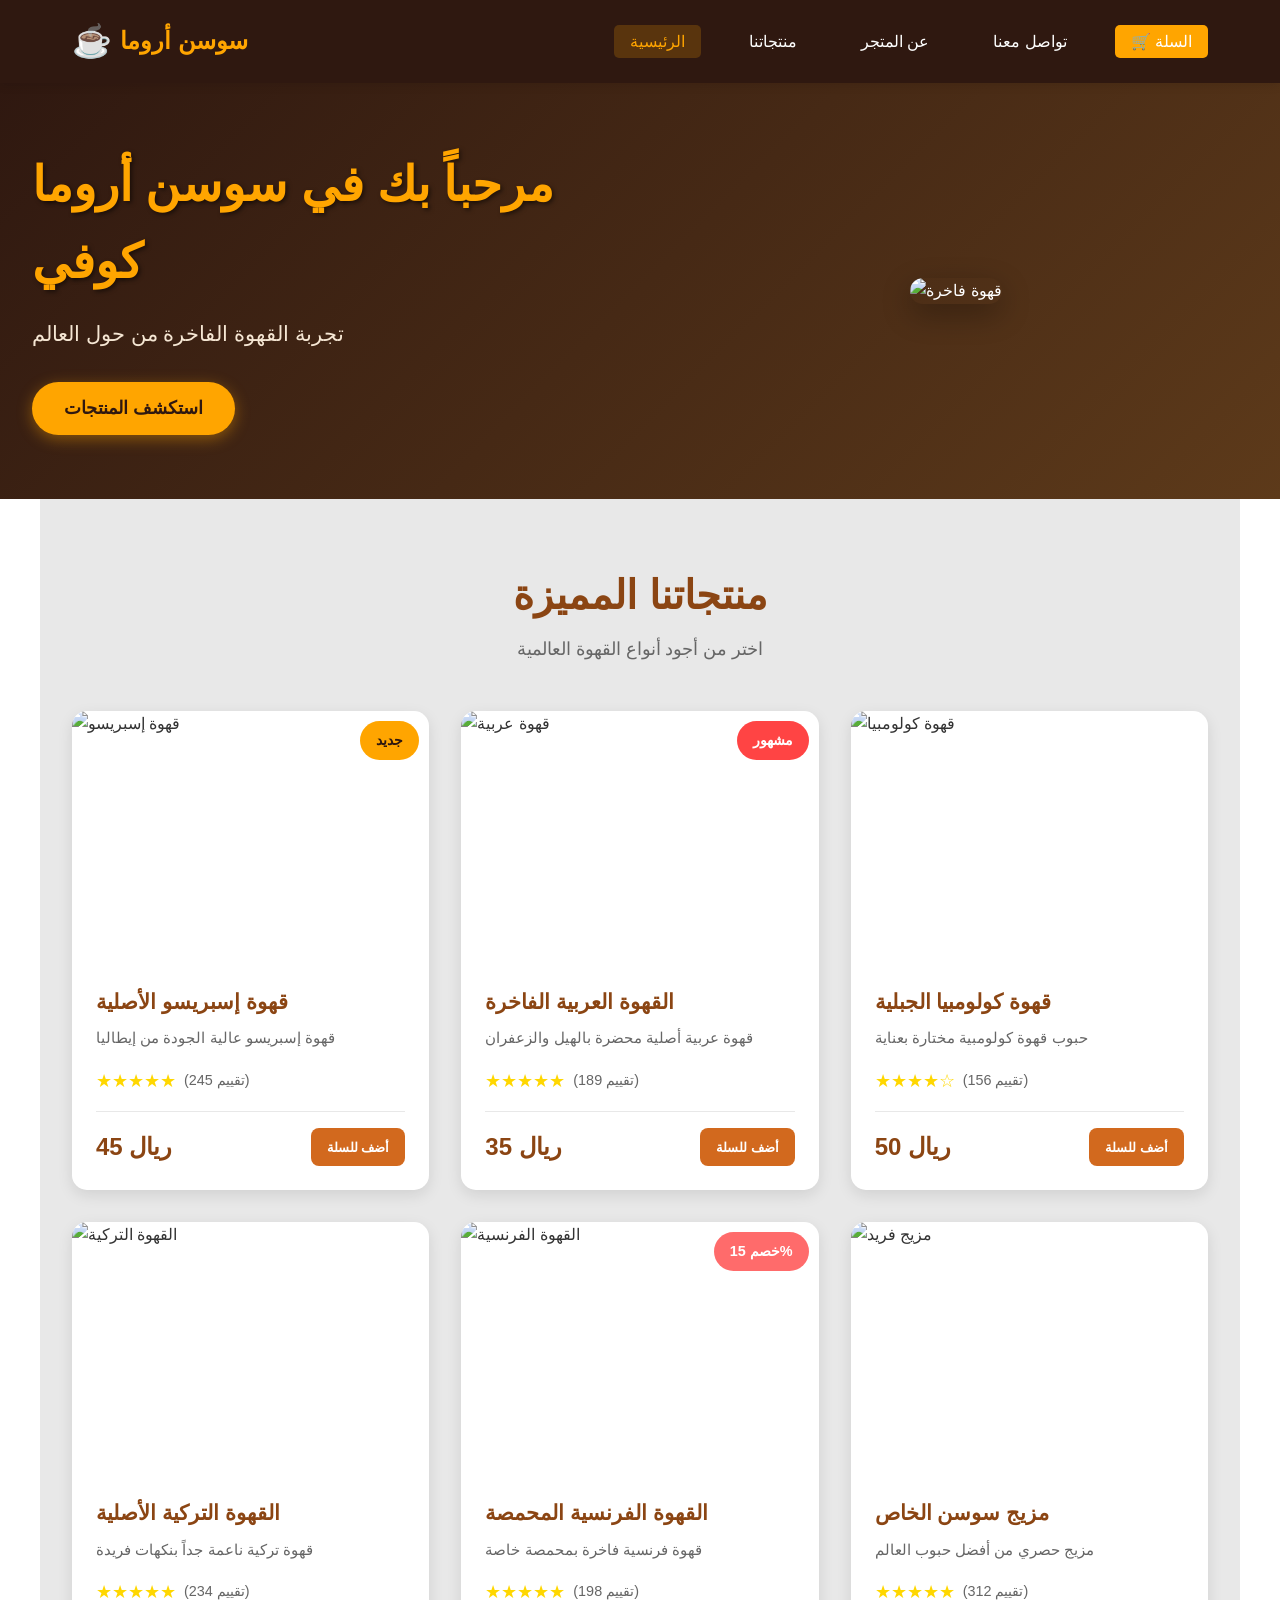
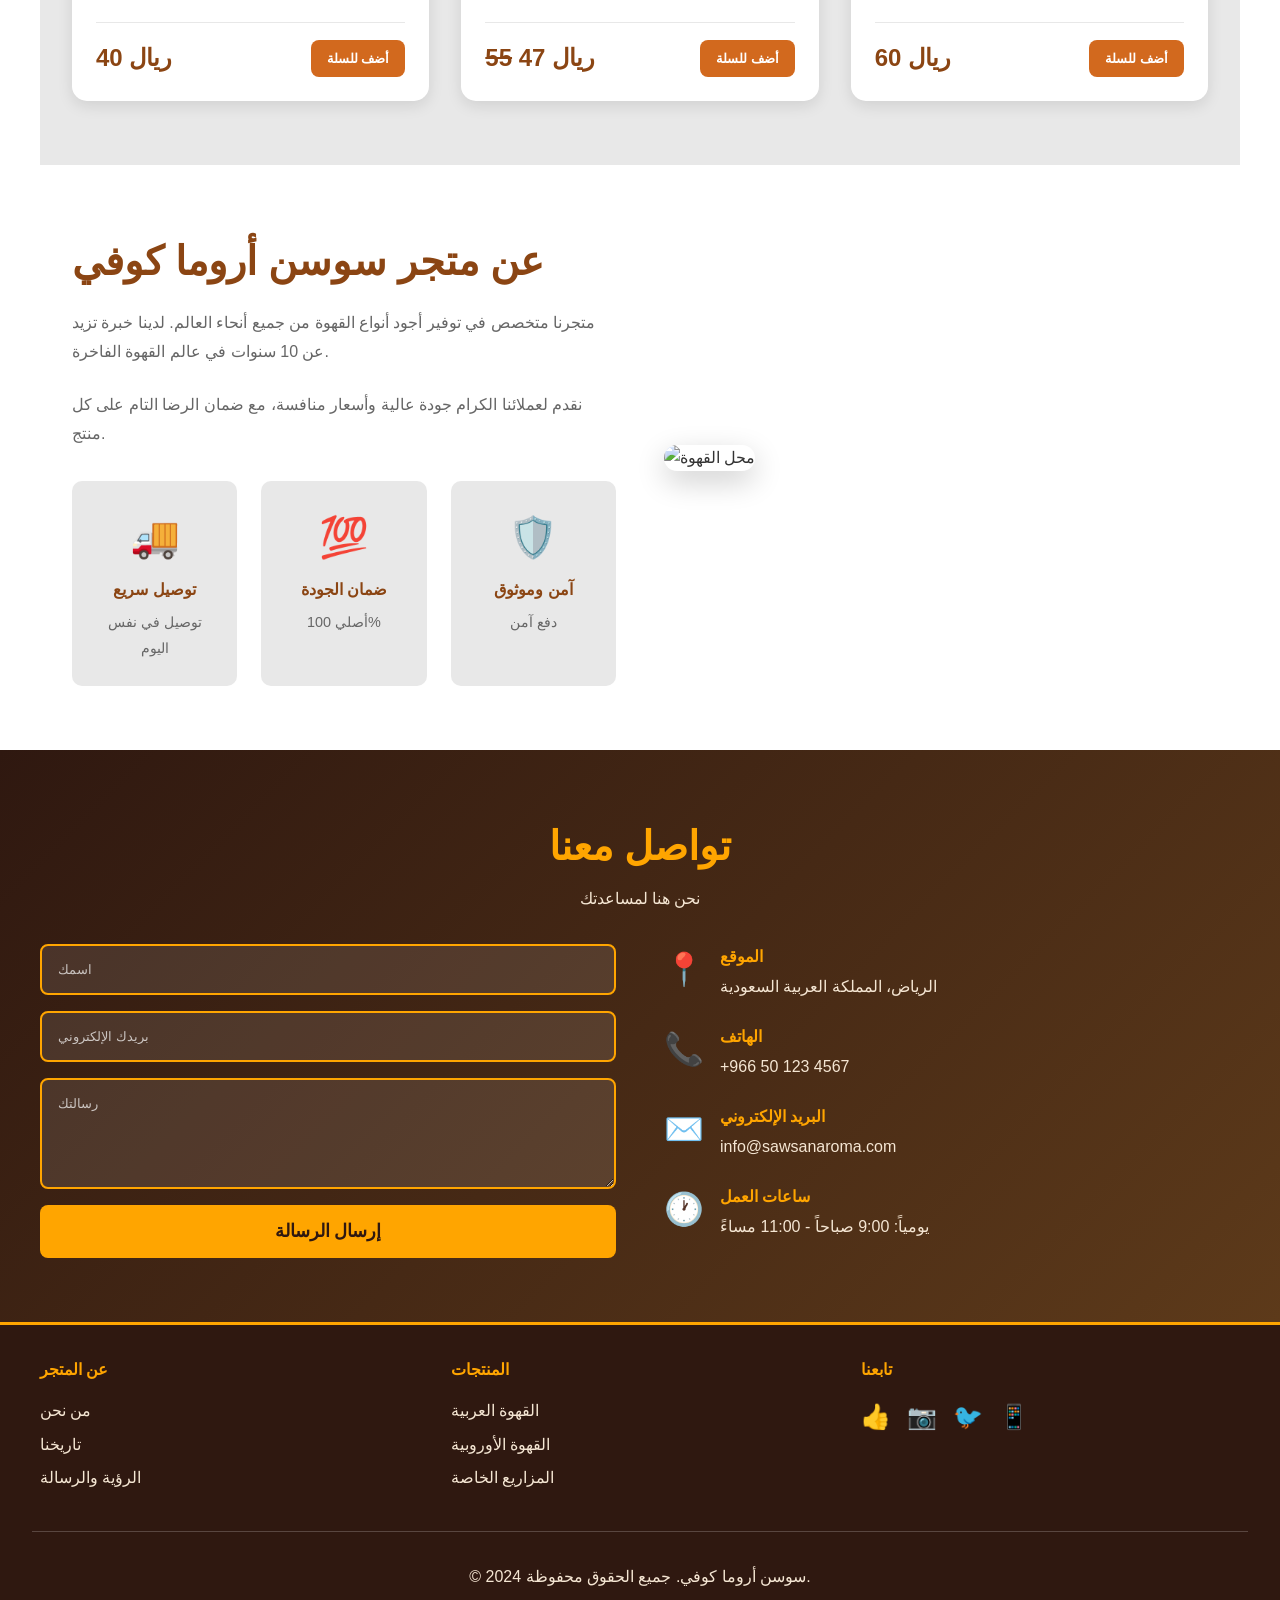
==== index.html @ f4dbbc36 "🎨 إضافة تصميم متجر سوسن أروما كوفي - Coffee Store Design" ====
<!DOCTYPE html>
<html lang="ar">
<head>
    <meta charset="UTF-8">
    <meta name="viewport" content="width=device-width, initial-scale=1.0">
    <title>متجر سوسن أروما كوفي - Sawsan Aroma Coffee</title>
    <link rel="stylesheet" href="styles.css">
</head>
<body>
    <!-- Navigation Bar -->
    <nav class="navbar">
        <div class="navbar-container">
            <div class="logo">
                <span class="logo-icon">☕</span>
                <span class="logo-text">سوسن أروما</span>
            </div>
            <ul class="nav-links">
                <li><a href="#home">الرئيسية</a></li>
                <li><a href="#products">منتجاتنا</a></li>
                <li><a href="#about">عن المتجر</a></li>
                <li><a href="#contact">تواصل معنا</a></li>
                <li><a href="#cart" class="cart-icon">🛒 السلة</a></li>
            </ul>
        </div>
    </nav>

    <!-- Hero Section -->
    <section class="hero" id="home">
        <div class="hero-content">
            <h1 class="hero-title">مرحباً بك في سوسن أروما كوفي</h1>
            <p class="hero-subtitle">تجربة القهوة الفاخرة من حول العالم</p>
            <button class="cta-button">استكشف المنتجات</button>
        </div>
        <div class="hero-image">
            <img src="https://images.unsplash.com/photo-1447933601403-0c6688de566e?w=500&h=500&fit=crop" alt="قهوة فاخرة">
        </div>
    </section>

    <!-- Products Section -->
    <section class="products" id="products">
        <div class="section-title">
            <h2>منتجاتنا المميزة</h2>
            <p>اختر من أجود أنواع القهوة العالمية</p>
        </div>
        <div class="products-grid">
            <!-- Product 1 -->
            <div class="product-card">
                <div class="product-image">
                    <img src="https://images.unsplash.com/photo-1559056199-641a0ac8b3f4?w=300&h=300&fit=crop" alt="قهوة إسبريسو">
                    <div class="badge">جديد</div>
                </div>
                <div class="product-info">
                    <h3>قهوة إسبريسو الأصلية</h3>
                    <p class="product-description">قهوة إسبريسو عالية الجودة من إيطاليا</p>
                    <div class="rating">
                        <span class="stars">★★★★★</span>
                        <span class="reviews">(245 تقييم)</span>
                    </div>
                    <div class="product-footer">
                        <span class="price">45 ريال</span>
                        <button class="add-to-cart">أضف للسلة</button>
                    </div>
                </div>
            </div>

            <!-- Product 2 -->
            <div class="product-card">
                <div class="product-image">
                    <img src="https://images.unsplash.com/photo-1509785307050-d4066910ec1e?w=300&h=300&fit=crop" alt="قهوة عربية">
                    <div class="badge hot">مشهور</div>
                </div>
                <div class="product-info">
                    <h3>القهوة العربية الفاخرة</h3>
                    <p class="product-description">قهوة عربية أصلية محضرة بالهيل والزعفران</p>
                    <div class="rating">
                        <span class="stars">★★★★★</span>
                        <span class="reviews">(189 تقييم)</span>
                    </div>
                    <div class="product-footer">
                        <span class="price">35 ريال</span>
                        <button class="add-to-cart">أضف للسلة</button>
                    </div>
                </div>
            </div>

            <!-- Product 3 -->
            <div class="product-card">
                <div class="product-image">
                    <img src="https://images.unsplash.com/photo-1510812431401-41d2cab2707d?w=300&h=300&fit=crop" alt="قهوة كولومبيا">
                </div>
                <div class="product-info">
                    <h3>قهوة كولومبيا الجبلية</h3>
                    <p class="product-description">حبوب قهوة كولومبية مختارة بعناية</p>
                    <div class="rating">
                        <span class="stars">★★★★☆</span>
                        <span class="reviews">(156 تقييم)</span>
                    </div>
                    <div class="product-footer">
                        <span class="price">50 ريال</span>
                        <button class="add-to-cart">أضف للسلة</button>
                    </div>
                </div>
            </div>

            <!-- Product 4 -->
            <div class="product-card">
                <div class="product-image">
                    <img src="https://images.unsplash.com/photo-1559056199-641a0ac8b3f4?w=300&h=300&fit=crop" alt="القهوة التركية">
                </div>
                <div class="product-info">
                    <h3>القهوة التركية الأصلية</h3>
                    <p class="product-description">قهوة تركية ناعمة جداً بنكهات فريدة</p>
                    <div class="rating">
                        <span class="stars">★★★★★</span>
                        <span class="reviews">(234 تقييم)</span>
                    </div>
                    <div class="product-footer">
                        <span class="price">40 ريال</span>
                        <button class="add-to-cart">أضف للسلة</button>
                    </div>
                </div>
            </div>

            <!-- Product 5 -->
            <div class="product-card">
                <div class="product-image">
                    <img src="https://images.unsplash.com/photo-1447933601403-0c6688de566e?w=300&h=300&fit=crop" alt="القهوة الفرنسية">
                    <div class="badge discount">خصم 15%</div>
                </div>
                <div class="product-info">
                    <h3>القهوة الفرنسية المحمصة</h3>
                    <p class="product-description">قهوة فرنسية فاخرة بمحمصة خاصة</p>
                    <div class="rating">
                        <span class="stars">★★★★★</span>
                        <span class="reviews">(198 تقييم)</span>
                    </div>
                    <div class="product-footer">
                        <span class="price"><del>55</del> 47 ريال</span>
                        <button class="add-to-cart">أضف للسلة</button>
                    </div>
                </div>
            </div>

            <!-- Product 6 -->
            <div class="product-card">
                <div class="product-image">
                    <img src="https://images.unsplash.com/photo-1442512595331-e89e90e7d4b0?w=300&h=300&fit=crop" alt="مزيج فريد">
                </div>
                <div class="product-info">
                    <h3>مزيج سوسن الخاص</h3>
                    <p class="product-description">مزيج حصري من أفضل حبوب العالم</p>
                    <div class="rating">
                        <span class="stars">★★★★★</span>
                        <span class="reviews">(312 تقييم)</span>
                    </div>
                    <div class="product-footer">
                        <span class="price">60 ريال</span>
                        <button class="add-to-cart">أضف للسلة</button>
                    </div>
                </div>
            </div>
        </div>
    </section>

    <!-- About Section -->
    <section class="about" id="about">
        <div class="about-container">
            <div class="about-content">
                <h2>عن متجر سوسن أروما كوفي</h2>
                <p>متجرنا متخصص في توفير أجود أنواع القهوة من جميع أنحاء العالم. لدينا خبرة تزيد عن 10 سنوات في عالم القهوة الفاخرة.</p>
                <p>نقدم لعملائنا الكرام جودة عالية وأسعار منافسة، مع ضمان الرضا التام على كل منتج.</p>
                <div class="about-features">
                    <div class="feature">
                        <span class="feature-icon">🚚</span>
                        <h4>توصيل سريع</h4>
                        <p>توصيل في نفس اليوم</p>
                    </div>
                    <div class="feature">
                        <span class="feature-icon">💯</span>
                        <h4>ضمان الجودة</h4>
                        <p>أصلي 100%</p>
                    </div>
                    <div class="feature">
                        <span class="feature-icon">🛡️</span>
                        <h4>آمن وموثوق</h4>
                        <p>دفع آمن</p>
                    </div>
                </div>
            </div>
            <div class="about-image">
                <img src="https://images.unsplash.com/photo-1495474472645-4d71bcdd2085?w=500&h=400&fit=crop" alt="محل القهوة">
            </div>
        </div>
    </section>

    <!-- Contact Section -->
    <section class="contact" id="contact">
        <div class="contact-container">
            <h2>تواصل معنا</h2>
            <p class="contact-subtitle">نحن هنا لمساعدتك</p>
            <div class="contact-content">
                <div class="contact-form">
                    <form>
                        <input type="text" placeholder="اسمك" required>
                        <input type="email" placeholder="بريدك الإلكتروني" required>
                        <textarea placeholder="رسالتك" rows="5" required></textarea>
                        <button type="submit" class="submit-btn">إرسال الرسالة</button>
                    </form>
                </div>
                <div class="contact-info">
                    <div class="info-item">
                        <span class="info-icon">📍</span>
                        <div>
                            <h4>الموقع</h4>
                            <p>الرياض، المملكة العربية السعودية</p>
                        </div>
                    </div>
                    <div class="info-item">
                        <span class="info-icon">📞</span>
                        <div>
                            <h4>الهاتف</h4>
                            <p>+966 50 123 4567</p>
                        </div>
                    </div>
                    <div class="info-item">
                        <span class="info-icon">✉️</span>
                        <div>
                            <h4>البريد الإلكتروني</h4>
                            <p>info@sawsanaroma.com</p>
                        </div>
                    </div>
                    <div class="info-item">
                        <span class="info-icon">🕐</span>
                        <div>
                            <h4>ساعات العمل</h4>
                            <p>يومياً: 9:00 صباحاً - 11:00 مساءً</p>
                        </div>
                    </div>
                </div>
            </div>
        </div>
    </section>

    <!-- Footer -->
    <footer class="footer">
        <div class="footer-content">
            <div class="footer-section">
                <h4>عن المتجر</h4>
                <ul>
                    <li><a href="#">من نحن</a></li>
                    <li><a href="#">تاريخنا</a></li>
                    <li><a href="#">الرؤية والرسالة</a></li>
                </ul>
            </div>
            <div class="footer-section">
                <h4>المنتجات</h4>
                <ul>
                    <li><a href="#">القهوة العربية</a></li>
                    <li><a href="#">القهوة الأوروبية</a></li>
                    <li><a href="#">المزاريع الخاصة</a></li>
                </ul>
            </div>
            <div class="footer-section">
                <h4>تابعنا</h4>
                <div class="social-links">
                    <a href="#" class="social-icon">👍</a>
                    <a href="#" class="social-icon">📷</a>
                    <a href="#" class="social-icon">🐦</a>
                    <a href="#" class="social-icon">📱</a>
                </div>
            </div>
        </div>
        <div class="footer-bottom">
            <p>&copy; 2024 سوسن أروما كوفي. جميع الحقوق محفوظة.</p>
        </div>
    </footer>

    <script src="script.js"></script>
</body>
</html>
---- styles.css ----
:root {
    --primary-color: #8B4513;
    --secondary-color: #D2691E;
    --accent-color: #FFA500;
    --dark-color: #2F1810;
    --light-color: #F5E6D3;
    --white: #FFFFFF;
    --gray: #E8E8E8;
    --text-dark: #333333;
    --text-light: #666666;
}

* {
    margin: 0;
    padding: 0;
    box-sizing: border-box;
}

body {
    font-family: 'Segoe UI', Tahoma, Geneva, Verdana, sans-serif;
    line-height: 1.6;
    color: var(--text-dark);
    background-color: var(--white);
}

/* Navigation Bar */
.navbar {
    background-color: var(--dark-color);
    color: var(--white);
    padding: 1rem 0;
    position: sticky;
    top: 0;
    box-shadow: 0 2px 10px rgba(0, 0, 0, 0.1);
    z-index: 100;
}

.navbar-container {
    max-width: 1200px;
    margin: 0 auto;
    display: flex;
    justify-content: space-between;
    align-items: center;
    padding: 0 2rem;
}

.logo {
    display: flex;
    align-items: center;
    gap: 0.5rem;
    font-size: 1.5rem;
    font-weight: bold;
    color: var(--accent-color);
}

.logo-icon {
    font-size: 2rem;
}

.nav-links {
    display: flex;
    list-style: none;
    gap: 2rem;
}

.nav-links a {
    color: var(--white);
    text-decoration: none;
    transition: color 0.3s ease;
    padding: 0.5rem 1rem;
    border-radius: 5px;
}

.nav-links a:hover {
    color: var(--accent-color);
    background-color: rgba(255, 165, 0, 0.2);
}

.cart-icon {
    background-color: var(--accent-color);
    color: var(--dark-color);
    padding: 0.5rem 1rem;
    border-radius: 20px;
}

/* Hero Section */
.hero {
    display: flex;
    align-items: center;
    justify-content: space-between;
    background: linear-gradient(135deg, var(--dark-color) 0%, #5D3A1A 100%);
    color: var(--white);
    padding: 4rem 2rem;
    gap: 3rem;
}

.hero-content {
    flex: 1;
}

.hero-title {
    font-size: 3rem;
    margin-bottom: 1rem;
    color: var(--accent-color);
    text-shadow: 2px 2px 4px rgba(0, 0, 0, 0.5);
}

.hero-subtitle {
    font-size: 1.3rem;
    margin-bottom: 2rem;
    color: var(--light-color);
}

.cta-button {
    background-color: var(--accent-color);
    color: var(--dark-color);
    border: none;
    padding: 1rem 2rem;
    font-size: 1.1rem;
    font-weight: bold;
    border-radius: 50px;
    cursor: pointer;
    transition: all 0.3s ease;
    box-shadow: 0 4px 15px rgba(255, 165, 0, 0.4);
}

.cta-button:hover {
    background-color: #FF8C00;
    transform: translateY(-3px);
    box-shadow: 0 6px 20px rgba(255, 165, 0, 0.6);
}

.hero-image {
    flex: 1;
    text-align: center;
}

.hero-image img {
    max-width: 100%;
    border-radius: 15px;
    box-shadow: 0 10px 30px rgba(0, 0, 0, 0.3);
    animation: float 3s ease-in-out infinite;
}

@keyframes float {
    0%, 100% { transform: translateY(0px); }
    50% { transform: translateY(-20px); }
}

/* Products Section */
.products {
    padding: 4rem 2rem;
    max-width: 1200px;
    margin: 0 auto;
    background-color: var(--gray);
}

.section-title {
    text-align: center;
    margin-bottom: 3rem;
}

.section-title h2 {
    font-size: 2.5rem;
    color: var(--primary-color);
    margin-bottom: 0.5rem;
}

.section-title p {
    font-size: 1.1rem;
    color: var(--text-light);
}

.products-grid {
    display: grid;
    grid-template-columns: repeat(auto-fill, minmax(300px, 1fr));
    gap: 2rem;
}

.product-card {
    background-color: var(--white);
    border-radius: 15px;
    overflow: hidden;
    box-shadow: 0 5px 15px rgba(0, 0, 0, 0.1);
    transition: all 0.3s ease;
    cursor: pointer;
}

.product-card:hover {
    transform: translateY(-10px);
    box-shadow: 0 15px 30px rgba(0, 0, 0, 0.2);
}

.product-image {
    position: relative;
    overflow: hidden;
    height: 250px;
}

.product-image img {
    width: 100%;
    height: 100%;
    object-fit: cover;
    transition: transform 0.3s ease;
}

.product-card:hover .product-image img {
    transform: scale(1.1);
}

.badge {
    position: absolute;
    top: 10px;
    right: 10px;
    background-color: var(--accent-color);
    color: var(--dark-color);
    padding: 0.5rem 1rem;
    border-radius: 20px;
    font-size: 0.9rem;
    font-weight: bold;
}

.badge.hot {
    background-color: #FF4444;
    color: var(--white);
}

.badge.discount {
    background-color: #FF6B6B;
    color: var(--white);
}

.product-info {
    padding: 1.5rem;
}

.product-info h3 {
    font-size: 1.3rem;
    color: var(--primary-color);
    margin-bottom: 0.5rem;
}

.product-description {
    color: var(--text-light);
    font-size: 0.95rem;
    margin-bottom: 1rem;
}

.rating {
    display: flex;
    align-items: center;
    gap: 0.5rem;
    margin-bottom: 1rem;
}

.stars {
    color: #FFD700;
    font-size: 1.1rem;
}

.reviews {
    color: var(--text-light);
    font-size: 0.9rem;
}

.product-footer {
    display: flex;
    justify-content: space-between;
    align-items: center;
    border-top: 1px solid var(--gray);
    padding-top: 1rem;
}

.price {
    font-size: 1.5rem;
    font-weight: bold;
    color: var(--primary-color);
}

.add-to-cart {
    background-color: var(--secondary-color);
    color: var(--white);
    border: none;
    padding: 0.7rem 1rem;
    border-radius: 8px;
    cursor: pointer;
    transition: all 0.3s ease;
    font-weight: bold;
}

.add-to-cart:hover {
    background-color: var(--primary-color);
    transform: scale(1.05);
}

/* About Section */
.about {
    padding: 4rem 2rem;
    max-width: 1200px;
    margin: 0 auto;
}

.about-container {
    display: grid;
    grid-template-columns: 1fr 1fr;
    gap: 3rem;
    align-items: center;
}

.about-content h2 {
    font-size: 2.5rem;
    color: var(--primary-color);
    margin-bottom: 1rem;
}

.about-content p {
    color: var(--text-light);
    margin-bottom: 1.5rem;
    line-height: 1.8;
}

.about-features {
    display: grid;
    grid-template-columns: repeat(3, 1fr);
    gap: 1.5rem;
    margin-top: 2rem;
}

.feature {
    text-align: center;
    padding: 1.5rem;
    background-color: var(--gray);
    border-radius: 10px;
    transition: all 0.3s ease;
}

.feature:hover {
    background-color: var(--light-color);
    transform: scale(1.05);
}

.feature-icon {
    font-size: 2.5rem;
    margin-bottom: 0.5rem;
    display: block;
}

.feature h4 {
    color: var(--primary-color);
    margin-bottom: 0.5rem;
}

.feature p {
    color: var(--text-light);
    font-size: 0.9rem;
    margin: 0;
}

.about-image img {
    width: 100%;
    border-radius: 15px;
    box-shadow: 0 10px 30px rgba(0, 0, 0, 0.2);
}

/* Contact Section */
.contact {
    padding: 4rem 2rem;
    background: linear-gradient(135deg, var(--dark-color) 0%, #5D3A1A 100%);
    color: var(--white);
}

.contact-container {
    max-width: 1200px;
    margin: 0 auto;
}

.contact-container h2 {
    font-size: 2.5rem;
    text-align: center;
    margin-bottom: 0.5rem;
    color: var(--accent-color);
}

.contact-subtitle {
    text-align: center;
    margin-bottom: 2rem;
    color: var(--light-color);
}

.contact-content {
    display: grid;
    grid-template-columns: 1fr 1fr;
    gap: 3rem;
}

.contact-form form {
    display: flex;
    flex-direction: column;
    gap: 1rem;
}

.contact-form input,
.contact-form textarea {
    padding: 1rem;
    border: 2px solid var(--accent-color);
    border-radius: 8px;
    background-color: rgba(255, 255, 255, 0.1);
    color: var(--white);
    font-family: inherit;
}

.contact-form input::placeholder,
.contact-form textarea::placeholder {
    color: rgba(255, 255, 255, 0.7);
}

.contact-form input:focus,
.contact-form textarea:focus {
    outline: none;
    background-color: rgba(255, 255, 255, 0.15);
    border-color: #FF8C00;
}

.submit-btn {
    background-color: var(--accent-color);
    color: var(--dark-color);
    border: none;
    padding: 1rem;
    border-radius: 8px;
    cursor: pointer;
    font-weight: bold;
    font-size: 1.1rem;
    transition: all 0.3s ease;
}

.submit-btn:hover {
    background-color: #FF8C00;
    transform: translateY(-3px);
}

.contact-info {
    display: flex;
    flex-direction: column;
    gap: 1.5rem;
}

.info-item {
    display: flex;
    gap: 1rem;
}

.info-icon {
    font-size: 2rem;
}

.info-item h4 {
    color: var(--accent-color);
    margin-bottom: 0.3rem;
}

.info-item p {
    color: var(--light-color);
}

/* Footer */
.footer {
    background-color: var(--dark-color);
    color: var(--white);
    padding: 2rem;
    border-top: 3px solid var(--accent-color);
}

.footer-content {
    max-width: 1200px;
    margin: 0 auto;
    display: grid;
    grid-template-columns: repeat(3, 1fr);
    gap: 2rem;
    margin-bottom: 2rem;
}

.footer-section h4 {
    color: var(--accent-color);
    margin-bottom: 1rem;
}

.footer-section ul {
    list-style: none;
}

.footer-section ul li {
    margin-bottom: 0.5rem;
}

.footer-section a {
    color: var(--light-color);
    text-decoration: none;
    transition: color 0.3s ease;
}

.footer-section a:hover {
    color: var(--accent-color);
}

.social-links {
    display: flex;
    gap: 1rem;
}

.social-icon {
    font-size: 1.5rem;
    transition: transform 0.3s ease;
}

.social-icon:hover {
    transform: scale(1.2);
}

.footer-bottom {
    text-align: center;
    padding-top: 2rem;
    border-top: 1px solid rgba(255, 255, 255, 0.2);
    color: var(--light-color);
}

/* Responsive Design */
@media (max-width: 768px) {
    .hero {
        flex-direction: column;
        padding: 2rem 1rem;
    }

    .hero-title {
        font-size: 2rem;
    }

    .nav-links {
        gap: 1rem;
        flex-wrap: wrap;
    }

    .products-grid {
        grid-template-columns: 1fr;
    }

    .about-container {
        grid-template-columns: 1fr;
    }

    .about-features {
        grid-template-columns: 1fr;
    }

    .contact-content {
        grid-template-columns: 1fr;
    }

    .footer-content {
        grid-template-columns: 1fr;
    }
}
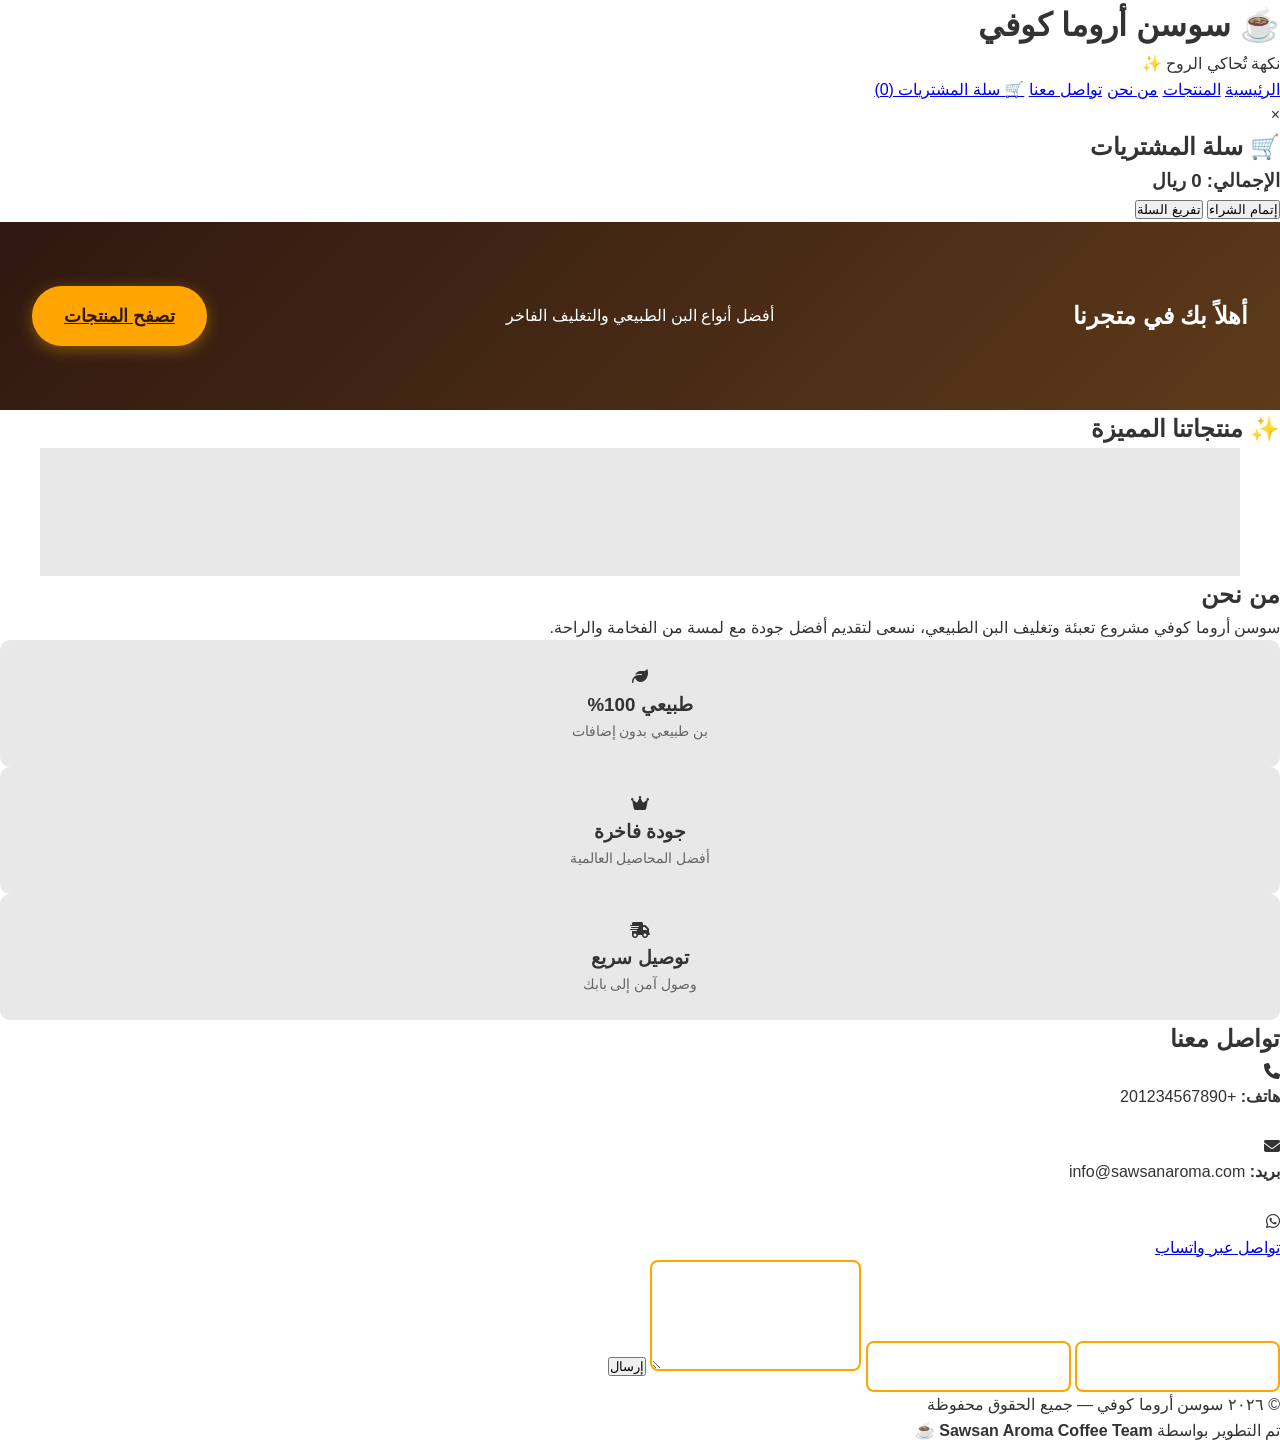
==== commit 83349601: "Add improved HTML file with shopping cart and enhanced features" ====
--- a/index.html
+++ b/index.html
@@ -1,280 +1,105 @@
 <!DOCTYPE html>
-<html lang="ar">
+<html lang="ar" dir="rtl">
 <head>
     <meta charset="UTF-8">
     <meta name="viewport" content="width=device-width, initial-scale=1.0">
-    <title>متجر سوسن أروما كوفي - Sawsan Aroma Coffee</title>
+    <title>سوسن أروما كوفي | متجر البن</title>
+    <link rel="stylesheet" href="https://cdnjs.cloudflare.com/ajax/libs/font-awesome/6.4.0/css/all.min.css">
     <link rel="stylesheet" href="styles.css">
 </head>
 <body>
-    <!-- Navigation Bar -->
-    <nav class="navbar">
-        <div class="navbar-container">
-            <div class="logo">
-                <span class="logo-icon">☕</span>
-                <span class="logo-text">سوسن أروما</span>
-            </div>
-            <ul class="nav-links">
-                <li><a href="#home">الرئيسية</a></li>
-                <li><a href="#products">منتجاتنا</a></li>
-                <li><a href="#about">عن المتجر</a></li>
-                <li><a href="#contact">تواصل معنا</a></li>
-                <li><a href="#cart" class="cart-icon">🛒 السلة</a></li>
-            </ul>
+
+<header>
+    <h1>☕ سوسن أروما كوفي</h1>
+    <p>نكهة تُحاكي الروح ✨</p>
+</header>
+
+<nav>
+    <a href="#home">الرئيسية</a>
+    <a href="#products">المنتجات</a>
+    <a href="#about">من نحن</a>
+    <a href="#contact">تواصل معنا</a>
+    <a href="javascript:void(0)" onclick="toggleCart()">🛒 سلة المشتريات (<span id="cartCount">0</span>)</a>
+</nav>
+
+<!-- Shopping Cart Modal -->
+<div id="cartModal" class="modal">
+    <div class="modal-content">
+        <span class="close" onclick="toggleCart()">&times;</span>
+        <h2>🛒 سلة المشتريات</h2>
+        <div id="cartItems"></div>
+        <div class="cart-total">
+            <h3>الإجمالي: <span id="totalPrice">0</span> ريال</h3>
         </div>
-    </nav>
+        <button class="checkout-btn" onclick="checkout()">إتمام الشراء</button>
+        <button class="clear-cart-btn" onclick="clearCart()">تفريغ السلة</button>
+    </div>
+</div>
 
-    <!-- Hero Section -->
-    <section class="hero" id="home">
-        <div class="hero-content">
-            <h1 class="hero-title">مرحباً بك في سوسن أروما كوفي</h1>
-            <p class="hero-subtitle">تجربة القهوة الفاخرة من حول العالم</p>
-            <button class="cta-button">استكشف المنتجات</button>
+<section id="home" class="hero">
+    <h2>أهلاً بك في متجرنا</h2>
+    <p>أفضل أنواع البن الطبيعي والتغليف الفاخر</p>
+    <a href="#products" class="cta-button">تصفح المنتجات</a>
+</section>
+
+<section id="products">
+    <h2>✨ منتجاتنا المميزة</h2>
+    <div class="products" id="productsContainer">
+        <!-- Products will be loaded here -->
+    </div>
+</section>
+
+<section id="about">
+    <h2>من نحن</h2>
+    <p>سوسن أروما كوفي مشروع تعبئة وتغليف البن الطبيعي، نسعى لتقديم أفضل جودة مع لمسة من الفخامة والراحة.</p>
+    <div class="features">
+        <div class="feature">
+            <i class="fas fa-leaf"></i>
+            <h3>طبيعي 100%</h3>
+            <p>بن طبيعي بدون إضافات</p>
         </div>
-        <div class="hero-image">
-            <img src="https://images.unsplash.com/photo-1447933601403-0c6688de566e?w=500&h=500&fit=crop" alt="قهوة فاخرة">
+        <div class="feature">
+            <i class="fas fa-crown"></i>
+            <h3>جودة فاخرة</h3>
+            <p>أفضل المحاصيل العالمية</p>
         </div>
-    </section>
+        <div class="feature">
+            <i class="fas fa-shipping-fast"></i>
+            <h3>توصيل سريع</h3>
+            <p>وصول آمن إلى بابك</p>
+        </div>
+    </div>
+</section>
 
-    <!-- Products Section -->
-    <section class="products" id="products">
-        <div class="section-title">
-            <h2>منتجاتنا المميزة</h2>
-            <p>اختر من أجود أنواع القهوة العالمية</p>
+<section id="contact">
+    <h2>تواصل معنا</h2>
+    <div class="contact-info">
+        <div class="contact-item">
+            <i class="fas fa-phone"></i>
+            <p><strong>هاتف:</strong> +201234567890</p>
         </div>
-        <div class="products-grid">
-            <!-- Product 1 -->
-            <div class="product-card">
-                <div class="product-image">
-                    <img src="https://images.unsplash.com/photo-1559056199-641a0ac8b3f4?w=300&h=300&fit=crop" alt="قهوة إسبريسو">
-                    <div class="badge">جديد</div>
-                </div>
-                <div class="product-info">
-                    <h3>قهوة إسبريسو الأصلية</h3>
-                    <p class="product-description">قهوة إسبريسو عالية الجودة من إيطاليا</p>
-                    <div class="rating">
-                        <span class="stars">★★★★★</span>
-                        <span class="reviews">(245 تقييم)</span>
-                    </div>
-                    <div class="product-footer">
-                        <span class="price">45 ريال</span>
-                        <button class="add-to-cart">أضف للسلة</button>
-                    </div>
-                </div>
-            </div>
+        <div class="contact-item">
+            <i class="fas fa-envelope"></i>
+            <p><strong>بريد:</strong> info@sawsanaroma.com</p>
+        </div>
+        <div class="contact-item">
+            <i class="fab fa-whatsapp"></i>
+            <p><a href="https://wa.me/201234567890" target="_blank">تواصل عبر واتساب</a></p>
+        </div>
+    </div>
+    <form class="contact-form" id="contactForm">
+        <input type="text" placeholder="الاسم" required>
+        <input type="email" placeholder="البريد الإلكتروني" required>
+        <textarea placeholder="رسالتك" rows="5" required></textarea>
+        <button type="submit">إرسال</button>
+    </form>
+</section>
 
-            <!-- Product 2 -->
-            <div class="product-card">
-                <div class="product-image">
-                    <img src="https://images.unsplash.com/photo-1509785307050-d4066910ec1e?w=300&h=300&fit=crop" alt="قهوة عربية">
-                    <div class="badge hot">مشهور</div>
-                </div>
-                <div class="product-info">
-                    <h3>القهوة العربية الفاخرة</h3>
-                    <p class="product-description">قهوة عربية أصلية محضرة بالهيل والزعفران</p>
-                    <div class="rating">
-                        <span class="stars">★★★★★</span>
-                        <span class="reviews">(189 تقييم)</span>
-                    </div>
-                    <div class="product-footer">
-                        <span class="price">35 ريال</span>
-                        <button class="add-to-cart">أضف للسلة</button>
-                    </div>
-                </div>
-            </div>
+<footer>
+    <p>© ٢٠٢٦ سوسن أروما كوفي — جميع الحقوق محفوظة</p>
+    <p>تم التطوير بواسطة <strong>Sawsan Aroma Coffee Team</strong> ☕</p>
+</footer>
 
-            <!-- Product 3 -->
-            <div class="product-card">
-                <div class="product-image">
-                    <img src="https://images.unsplash.com/photo-1510812431401-41d2cab2707d?w=300&h=300&fit=crop" alt="قهوة كولومبيا">
-                </div>
-                <div class="product-info">
-                    <h3>قهوة كولومبيا الجبلية</h3>
-                    <p class="product-description">حبوب قهوة كولومبية مختارة بعناية</p>
-                    <div class="rating">
-                        <span class="stars">★★★★☆</span>
-                        <span class="reviews">(156 تقييم)</span>
-                    </div>
-                    <div class="product-footer">
-                        <span class="price">50 ريال</span>
-                        <button class="add-to-cart">أضف للسلة</button>
-                    </div>
-                </div>
-            </div>
-
-            <!-- Product 4 -->
-            <div class="product-card">
-                <div class="product-image">
-                    <img src="https://images.unsplash.com/photo-1559056199-641a0ac8b3f4?w=300&h=300&fit=crop" alt="القهوة التركية">
-                </div>
-                <div class="product-info">
-                    <h3>القهوة التركية الأصلية</h3>
-                    <p class="product-description">قهوة تركية ناعمة جداً بنكهات فريدة</p>
-                    <div class="rating">
-                        <span class="stars">★★★★★</span>
-                        <span class="reviews">(234 تقييم)</span>
-                    </div>
-                    <div class="product-footer">
-                        <span class="price">40 ريال</span>
-                        <button class="add-to-cart">أضف للسلة</button>
-                    </div>
-                </div>
-            </div>
-
-            <!-- Product 5 -->
-            <div class="product-card">
-                <div class="product-image">
-                    <img src="https://images.unsplash.com/photo-1447933601403-0c6688de566e?w=300&h=300&fit=crop" alt="القهوة الفرنسية">
-                    <div class="badge discount">خصم 15%</div>
-                </div>
-                <div class="product-info">
-                    <h3>القهوة الفرنسية المحمصة</h3>
-                    <p class="product-description">قهوة فرنسية فاخرة بمحمصة خاصة</p>
-                    <div class="rating">
-                        <span class="stars">★★★★★</span>
-                        <span class="reviews">(198 تقييم)</span>
-                    </div>
-                    <div class="product-footer">
-                        <span class="price"><del>55</del> 47 ريال</span>
-                        <button class="add-to-cart">أضف للسلة</button>
-                    </div>
-                </div>
-            </div>
-
-            <!-- Product 6 -->
-            <div class="product-card">
-                <div class="product-image">
-                    <img src="https://images.unsplash.com/photo-1442512595331-e89e90e7d4b0?w=300&h=300&fit=crop" alt="مزيج فريد">
-                </div>
-                <div class="product-info">
-                    <h3>مزيج سوسن الخاص</h3>
-                    <p class="product-description">مزيج حصري من أفضل حبوب العالم</p>
-                    <div class="rating">
-                        <span class="stars">★★★★★</span>
-                        <span class="reviews">(312 تقييم)</span>
-                    </div>
-                    <div class="product-footer">
-                        <span class="price">60 ريال</span>
-                        <button class="add-to-cart">أضف للسلة</button>
-                    </div>
-                </div>
-            </div>
-        </div>
-    </section>
-
-    <!-- About Section -->
-    <section class="about" id="about">
-        <div class="about-container">
-            <div class="about-content">
-                <h2>عن متجر سوسن أروما كوفي</h2>
-                <p>متجرنا متخصص في توفير أجود أنواع القهوة من جميع أنحاء العالم. لدينا خبرة تزيد عن 10 سنوات في عالم القهوة الفاخرة.</p>
-                <p>نقدم لعملائنا الكرام جودة عالية وأسعار منافسة، مع ضمان الرضا التام على كل منتج.</p>
-                <div class="about-features">
-                    <div class="feature">
-                        <span class="feature-icon">🚚</span>
-                        <h4>توصيل سريع</h4>
-                        <p>توصيل في نفس اليوم</p>
-                    </div>
-                    <div class="feature">
-                        <span class="feature-icon">💯</span>
-                        <h4>ضمان الجودة</h4>
-                        <p>أصلي 100%</p>
-                    </div>
-                    <div class="feature">
-                        <span class="feature-icon">🛡️</span>
-                        <h4>آمن وموثوق</h4>
-                        <p>دفع آمن</p>
-                    </div>
-                </div>
-            </div>
-            <div class="about-image">
-                <img src="https://images.unsplash.com/photo-1495474472645-4d71bcdd2085?w=500&h=400&fit=crop" alt="محل القهوة">
-            </div>
-        </div>
-    </section>
-
-    <!-- Contact Section -->
-    <section class="contact" id="contact">
-        <div class="contact-container">
-            <h2>تواصل معنا</h2>
-            <p class="contact-subtitle">نحن هنا لمساعدتك</p>
-            <div class="contact-content">
-                <div class="contact-form">
-                    <form>
-                        <input type="text" placeholder="اسمك" required>
-                        <input type="email" placeholder="بريدك الإلكتروني" required>
-                        <textarea placeholder="رسالتك" rows="5" required></textarea>
-                        <button type="submit" class="submit-btn">إرسال الرسالة</button>
-                    </form>
-                </div>
-                <div class="contact-info">
-                    <div class="info-item">
-                        <span class="info-icon">📍</span>
-                        <div>
-                            <h4>الموقع</h4>
-                            <p>الرياض، المملكة العربية السعودية</p>
-                        </div>
-                    </div>
-                    <div class="info-item">
-                        <span class="info-icon">📞</span>
-                        <div>
-                            <h4>الهاتف</h4>
-                            <p>+966 50 123 4567</p>
-                        </div>
-                    </div>
-                    <div class="info-item">
-                        <span class="info-icon">✉️</span>
-                        <div>
-                            <h4>البريد الإلكتروني</h4>
-                            <p>info@sawsanaroma.com</p>
-                        </div>
-                    </div>
-                    <div class="info-item">
-                        <span class="info-icon">🕐</span>
-                        <div>
-                            <h4>ساعات العمل</h4>
-                            <p>يومياً: 9:00 صباحاً - 11:00 مساءً</p>
-                        </div>
-                    </div>
-                </div>
-            </div>
-        </div>
-    </section>
-
-    <!-- Footer -->
-    <footer class="footer">
-        <div class="footer-content">
-            <div class="footer-section">
-                <h4>عن المتجر</h4>
-                <ul>
-                    <li><a href="#">من نحن</a></li>
-                    <li><a href="#">تاريخنا</a></li>
-                    <li><a href="#">الرؤية والرسالة</a></li>
-                </ul>
-            </div>
-            <div class="footer-section">
-                <h4>المنتجات</h4>
-                <ul>
-                    <li><a href="#">القهوة العربية</a></li>
-                    <li><a href="#">القهوة الأوروبية</a></li>
-                    <li><a href="#">المزاريع الخاصة</a></li>
-                </ul>
-            </div>
-            <div class="footer-section">
-                <h4>تابعنا</h4>
-                <div class="social-links">
-                    <a href="#" class="social-icon">👍</a>
-                    <a href="#" class="social-icon">📷</a>
-                    <a href="#" class="social-icon">🐦</a>
-                    <a href="#" class="social-icon">📱</a>
-                </div>
-            </div>
-        </div>
-        <div class="footer-bottom">
-            <p>&copy; 2024 سوسن أروما كوفي. جميع الحقوق محفوظة.</p>
-        </div>
-    </footer>
-
-    <script src="script.js"></script>
+<script src="script.js"></script>
 </body>
-</html>+</html>
